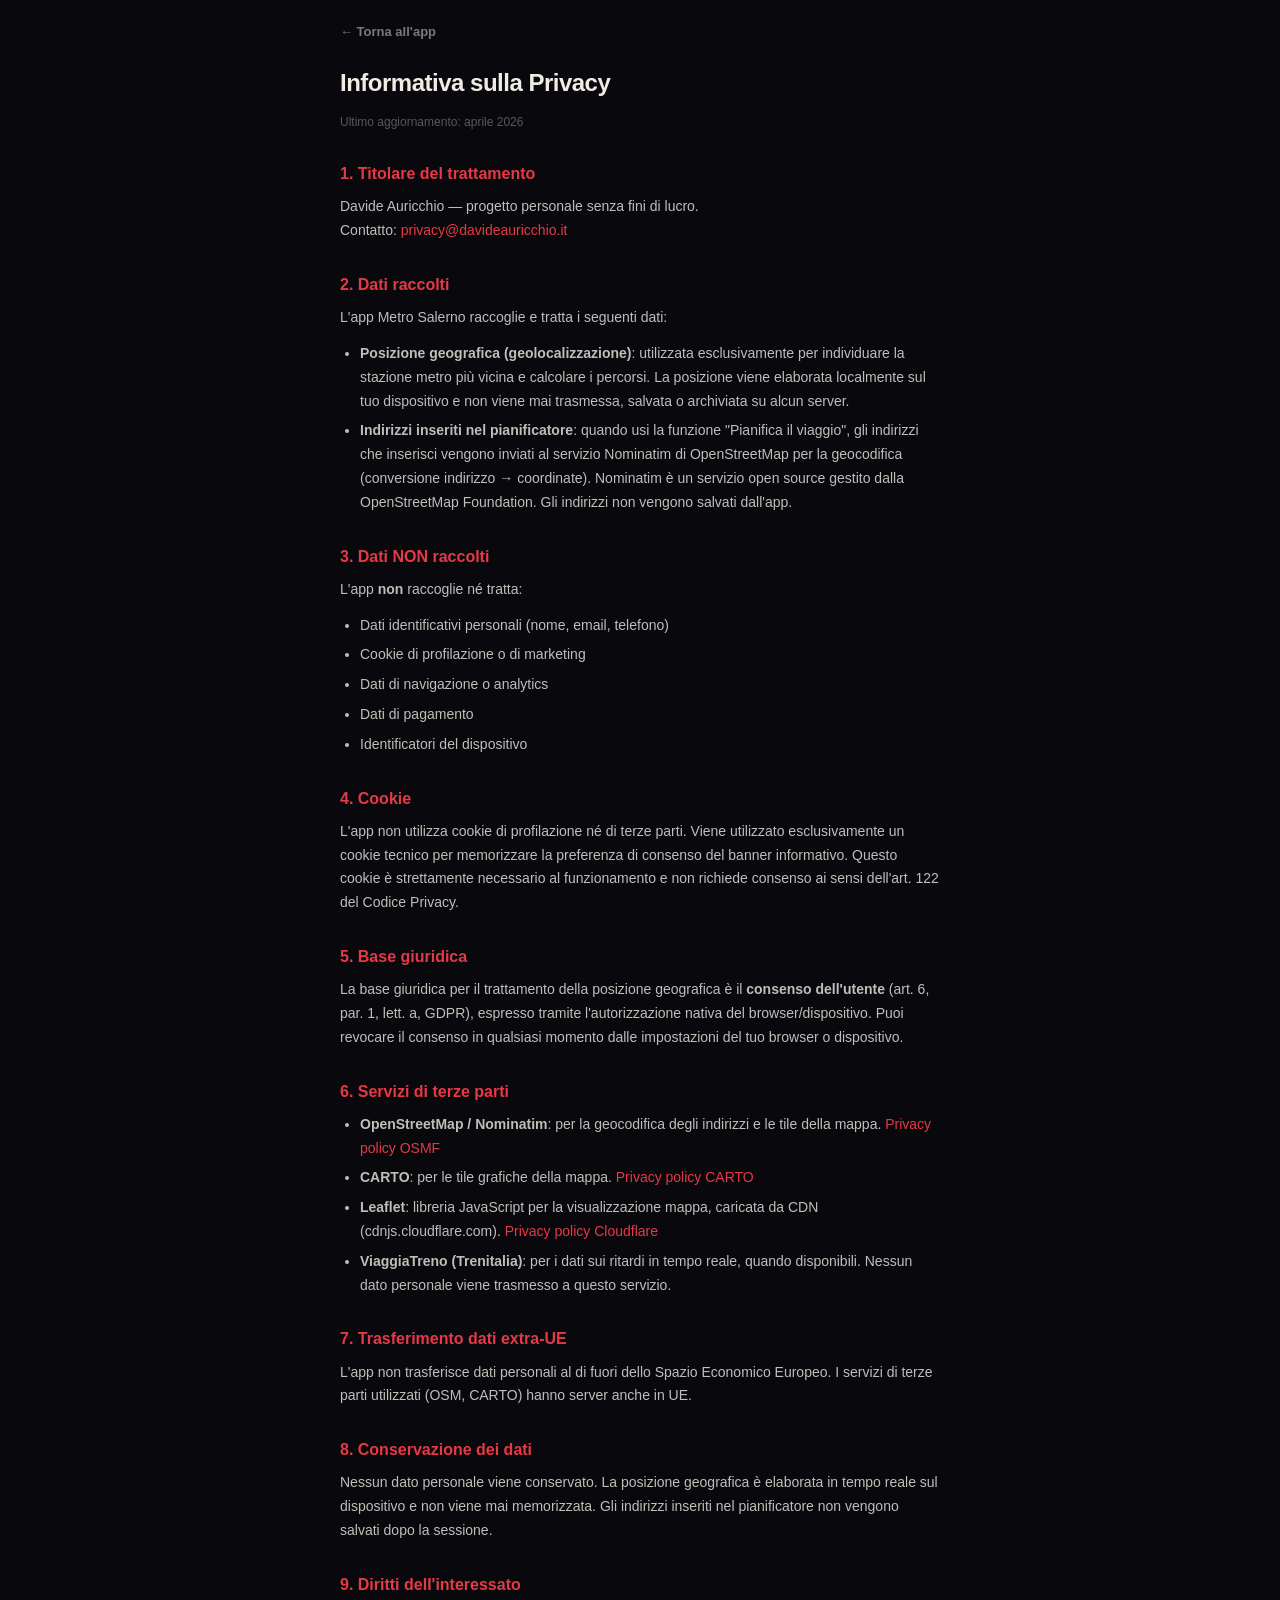
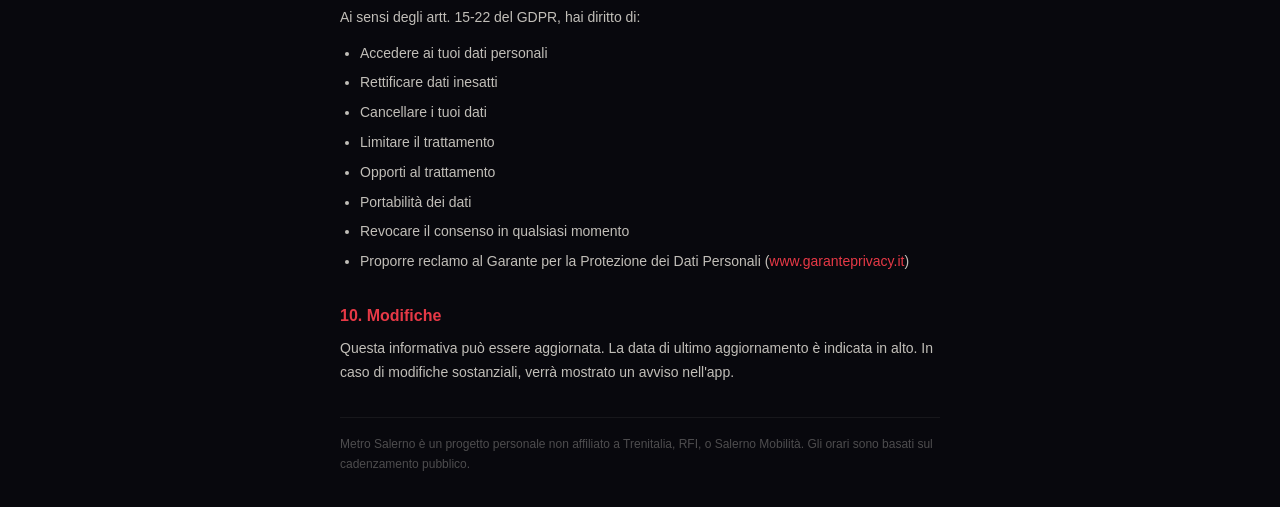
==== privacy.html @ 6e580d64 "Add files via upload" ====
<!DOCTYPE html>
<html lang="it">
<head>
<meta charset="utf-8"/>
<meta name="viewport" content="width=device-width,initial-scale=1"/>
<title>Privacy Policy — Metro Salerno</title>
<style>
*{margin:0;padding:0;box-sizing:border-box}
body{font-family:'DM Sans','SF Pro Display',-apple-system,sans-serif;background:#08080d;color:#f0ece4;padding:20px;max-width:640px;margin:0 auto;line-height:1.7;font-size:14px}
h1{font-size:24px;font-weight:800;margin-bottom:8px;letter-spacing:-0.5px}
h2{font-size:16px;font-weight:700;margin-top:28px;margin-bottom:8px;color:#E63946}
p{margin-bottom:12px;color:rgba(240,236,228,0.8)}
ul{margin:0 0 12px 20px}
li{margin-bottom:6px;color:rgba(240,236,228,0.8)}
a{color:#E63946;text-decoration:none}
a:hover{text-decoration:underline}
.back{display:inline-flex;align-items:center;gap:6px;margin-bottom:20px;color:rgba(240,236,228,0.5);font-size:13px;font-weight:600}
.updated{font-size:12px;color:rgba(240,236,228,0.35);margin-bottom:24px}
</style>
</head>
<body>
<a href="./" class="back">← Torna all'app</a>
<h1>Informativa sulla Privacy</h1>
<p class="updated">Ultimo aggiornamento: aprile 2026</p>

<h2>1. Titolare del trattamento</h2>
<p>Davide Auricchio — progetto personale senza fini di lucro.<br>
Contatto: <a href="mailto:privacy@davideauricchio.it">privacy@davideauricchio.it</a></p>

<h2>2. Dati raccolti</h2>
<p>L'app Metro Salerno raccoglie e tratta i seguenti dati:</p>
<ul>
  <li><strong>Posizione geografica (geolocalizzazione)</strong>: utilizzata esclusivamente per individuare la stazione metro più vicina e calcolare i percorsi. La posizione viene elaborata localmente sul tuo dispositivo e non viene mai trasmessa, salvata o archiviata su alcun server.</li>
  <li><strong>Indirizzi inseriti nel pianificatore</strong>: quando usi la funzione "Pianifica il viaggio", gli indirizzi che inserisci vengono inviati al servizio Nominatim di OpenStreetMap per la geocodifica (conversione indirizzo → coordinate). Nominatim è un servizio open source gestito dalla OpenStreetMap Foundation. Gli indirizzi non vengono salvati dall'app.</li>
</ul>

<h2>3. Dati NON raccolti</h2>
<p>L'app <strong>non</strong> raccoglie né tratta:</p>
<ul>
  <li>Dati identificativi personali (nome, email, telefono)</li>
  <li>Cookie di profilazione o di marketing</li>
  <li>Dati di navigazione o analytics</li>
  <li>Dati di pagamento</li>
  <li>Identificatori del dispositivo</li>
</ul>

<h2>4. Cookie</h2>
<p>L'app non utilizza cookie di profilazione né di terze parti. Viene utilizzato esclusivamente un cookie tecnico per memorizzare la preferenza di consenso del banner informativo. Questo cookie è strettamente necessario al funzionamento e non richiede consenso ai sensi dell'art. 122 del Codice Privacy.</p>

<h2>5. Base giuridica</h2>
<p>La base giuridica per il trattamento della posizione geografica è il <strong>consenso dell'utente</strong> (art. 6, par. 1, lett. a, GDPR), espresso tramite l'autorizzazione nativa del browser/dispositivo. Puoi revocare il consenso in qualsiasi momento dalle impostazioni del tuo browser o dispositivo.</p>

<h2>6. Servizi di terze parti</h2>
<ul>
  <li><strong>OpenStreetMap / Nominatim</strong>: per la geocodifica degli indirizzi e le tile della mappa. <a href="https://wiki.osmfoundation.org/wiki/Privacy_Policy" target="_blank">Privacy policy OSMF</a></li>
  <li><strong>CARTO</strong>: per le tile grafiche della mappa. <a href="https://carto.com/privacy/" target="_blank">Privacy policy CARTO</a></li>
  <li><strong>Leaflet</strong>: libreria JavaScript per la visualizzazione mappa, caricata da CDN (cdnjs.cloudflare.com). <a href="https://www.cloudflare.com/privacypolicy/" target="_blank">Privacy policy Cloudflare</a></li>
  <li><strong>ViaggiaTreno (Trenitalia)</strong>: per i dati sui ritardi in tempo reale, quando disponibili. Nessun dato personale viene trasmesso a questo servizio.</li>
</ul>

<h2>7. Trasferimento dati extra-UE</h2>
<p>L'app non trasferisce dati personali al di fuori dello Spazio Economico Europeo. I servizi di terze parti utilizzati (OSM, CARTO) hanno server anche in UE.</p>

<h2>8. Conservazione dei dati</h2>
<p>Nessun dato personale viene conservato. La posizione geografica è elaborata in tempo reale sul dispositivo e non viene mai memorizzata. Gli indirizzi inseriti nel pianificatore non vengono salvati dopo la sessione.</p>

<h2>9. Diritti dell'interessato</h2>
<p>Ai sensi degli artt. 15-22 del GDPR, hai diritto di:</p>
<ul>
  <li>Accedere ai tuoi dati personali</li>
  <li>Rettificare dati inesatti</li>
  <li>Cancellare i tuoi dati</li>
  <li>Limitare il trattamento</li>
  <li>Opporti al trattamento</li>
  <li>Portabilità dei dati</li>
  <li>Revocare il consenso in qualsiasi momento</li>
  <li>Proporre reclamo al Garante per la Protezione dei Dati Personali (<a href="https://www.garanteprivacy.it" target="_blank">www.garanteprivacy.it</a>)</li>
</ul>

<h2>10. Modifiche</h2>
<p>Questa informativa può essere aggiornata. La data di ultimo aggiornamento è indicata in alto. In caso di modifiche sostanziali, verrà mostrato un avviso nell'app.</p>

<p style="margin-top:32px;padding-top:16px;border-top:1px solid rgba(255,255,255,0.06);font-size:12px;color:rgba(240,236,228,0.3)">
Metro Salerno è un progetto personale non affiliato a Trenitalia, RFI, o Salerno Mobilità. Gli orari sono basati sul cadenzamento pubblico.
</p>
</body>
</html>
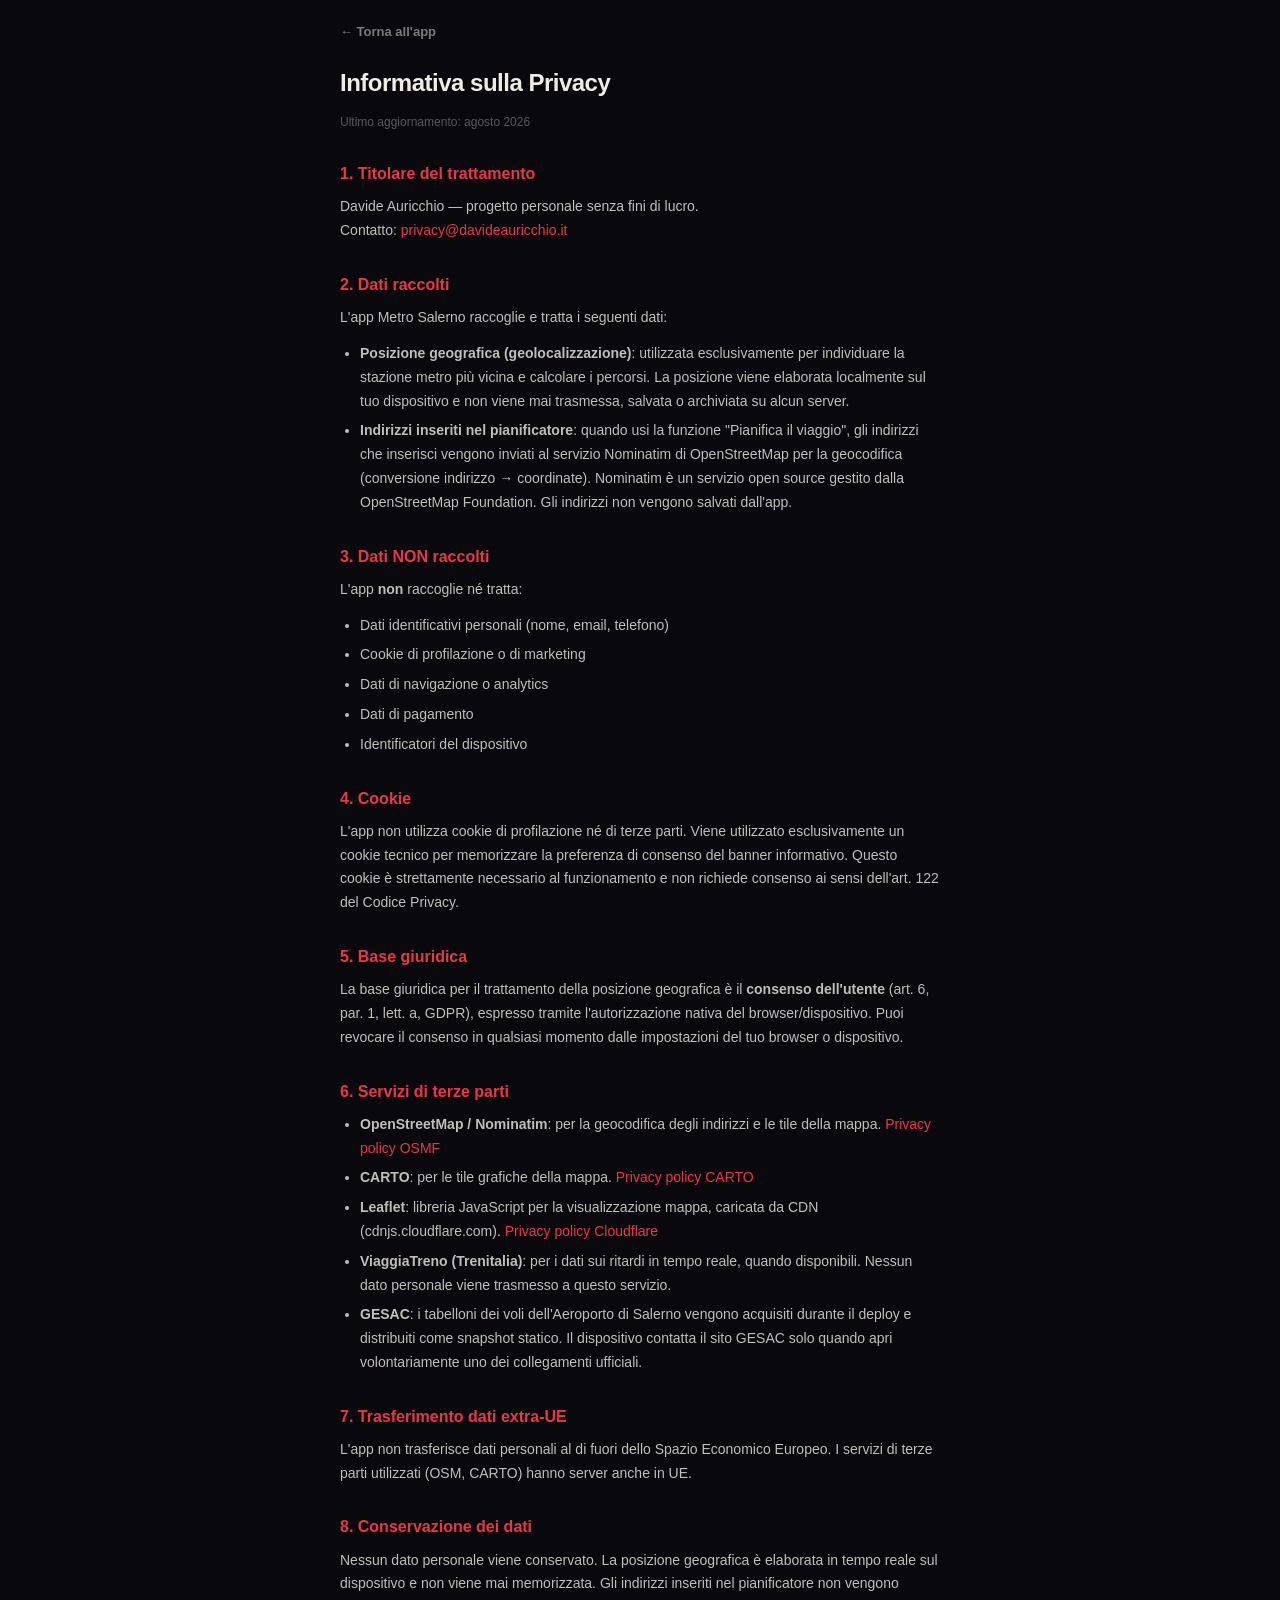
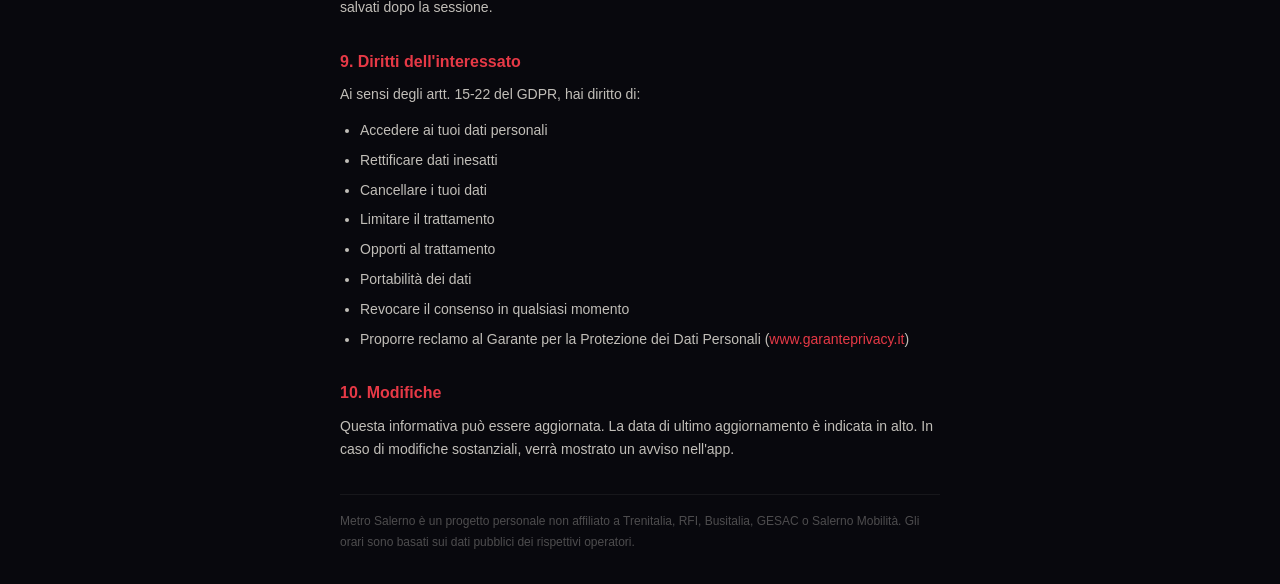
==== commit 04c6410e: "0.6 added support to Salerno Airport, new map for all the lines" ====
--- a/privacy.html
+++ b/privacy.html
@@ -21,7 +21,7 @@
 <body>
 <a href="./" class="back">← Torna all'app</a>
 <h1>Informativa sulla Privacy</h1>
-<p class="updated">Ultimo aggiornamento: aprile 2026</p>
+<p class="updated">Ultimo aggiornamento: agosto 2026</p>
 
 <h2>1. Titolare del trattamento</h2>
 <p>Davide Auricchio — progetto personale senza fini di lucro.<br>
@@ -56,6 +56,7 @@
   <li><strong>CARTO</strong>: per le tile grafiche della mappa. <a href="https://carto.com/privacy/" target="_blank">Privacy policy CARTO</a></li>
   <li><strong>Leaflet</strong>: libreria JavaScript per la visualizzazione mappa, caricata da CDN (cdnjs.cloudflare.com). <a href="https://www.cloudflare.com/privacypolicy/" target="_blank">Privacy policy Cloudflare</a></li>
   <li><strong>ViaggiaTreno (Trenitalia)</strong>: per i dati sui ritardi in tempo reale, quando disponibili. Nessun dato personale viene trasmesso a questo servizio.</li>
+  <li><strong>GESAC</strong>: i tabelloni dei voli dell'Aeroporto di Salerno vengono acquisiti durante il deploy e distribuiti come snapshot statico. Il dispositivo contatta il sito GESAC solo quando apri volontariamente uno dei collegamenti ufficiali.</li>
 </ul>
 
 <h2>7. Trasferimento dati extra-UE</h2>
@@ -81,7 +82,7 @@
 <p>Questa informativa può essere aggiornata. La data di ultimo aggiornamento è indicata in alto. In caso di modifiche sostanziali, verrà mostrato un avviso nell'app.</p>
 
 <p style="margin-top:32px;padding-top:16px;border-top:1px solid rgba(255,255,255,0.06);font-size:12px;color:rgba(240,236,228,0.3)">
-Metro Salerno è un progetto personale non affiliato a Trenitalia, RFI, o Salerno Mobilità. Gli orari sono basati sul cadenzamento pubblico.
+Metro Salerno è un progetto personale non affiliato a Trenitalia, RFI, Busitalia, GESAC o Salerno Mobilità. Gli orari sono basati sui dati pubblici dei rispettivi operatori.
 </p>
 </body>
 </html>
